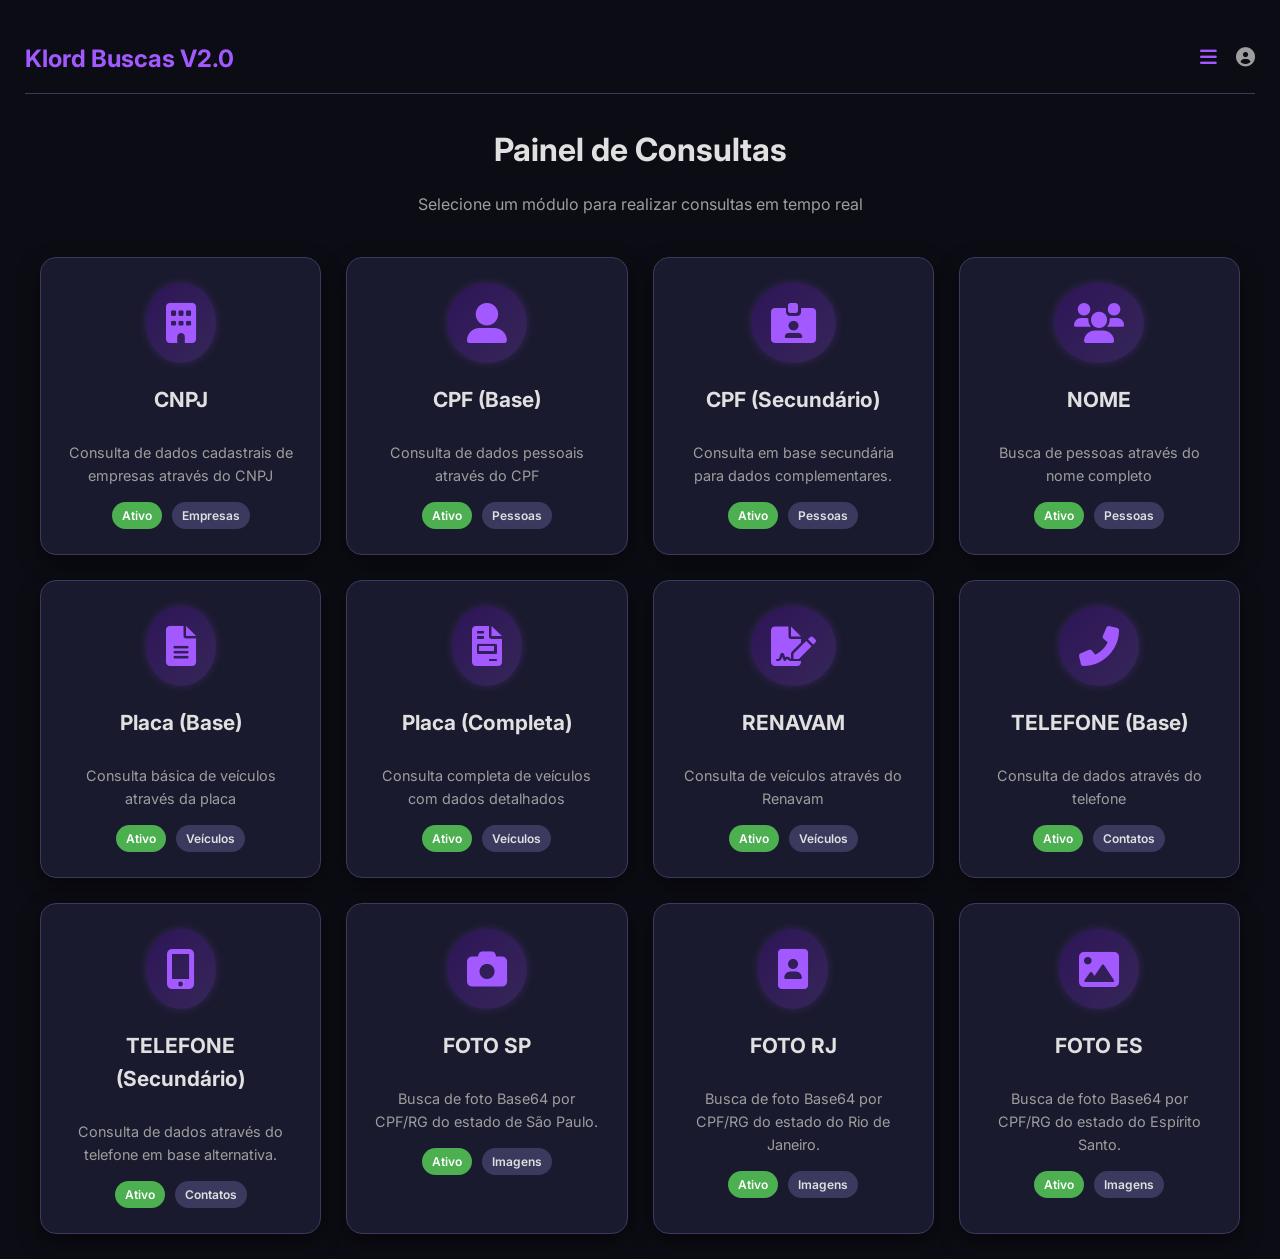
==== index.html @ be7b7629 "Add files via upload" ====
<!DOCTYPE html>
<html lang="pt-BR">
<head>
    <meta charset="UTF-8">
    <meta name="viewport" content="width=device-width, initial-scale=1.0">
    <title>Klord Buscas - Painel de Consultas</title>
    <link href="https://fonts.googleapis.com/css2?family=Inter:wght@300;400;600;700&display=swap" rel="stylesheet">
    <link rel="stylesheet" href="https://cdnjs.cloudflare.com/ajax/libs/font-awesome/6.0.0-beta3/css/all.min.css">
    <style>
        /* Variáveis CSS Focadas no Roxo Escuro (Consistente com login.html) */
        :root {
            --cor-fundo: #0c0c14; 
            --cor-card-fundo: #1a1a2e; 
            --cor-borda: #3a3a5e; 
            --cor-primaria: #7f00ff; 
            --cor-secundaria-acao: #a259ff; 
            --cor-gradiente-btn: linear-gradient(135deg, #7f00ff 0%, #a259ff 100%);
            --cor-texto-principal: #e0e0e0;
            --cor-texto-secundaria: #9e9e9e;
            --cor-sucesso: #4caf50;
            --cor-erro: #f44336;
            --radius-borda: 16px;
            --shadow: 0 8px 20px rgba(0, 0, 0, 0.5);
        }

        /* Reset Básico e Tipografia */
        body {
            font-family: 'Inter', sans-serif;
            background-color: var(--cor-fundo);
            color: var(--cor-texto-principal);
            margin: 0;
            padding: 25px;
            line-height: 1.6;
            min-height: 100vh;
        }

        /* Top Bar / Header */
        .top-bar {
            display: flex;
            justify-content: space-between;
            align-items: center;
            padding: 15px 0;
            margin-bottom: 30px;
            border-bottom: 1px solid var(--cor-borda);
        }
        
        .logo-title {
            font-size: 1.5rem;
            font-weight: 700;
            color: var(--cor-secundaria-acao);
        }

        .user-menu i {
            font-size: 1.2rem;
            color: var(--cor-texto-secundaria);
            cursor: pointer;
        }

        .header {
            text-align: center;
            margin-bottom: 40px;
        }

        .header h1 {
            font-weight: 700;
            color: var(--cor-texto-principal);
            font-size: 2rem;
            margin-bottom: 5px;
        }

        .header p {
            color: var(--cor-texto-secundaria);
            font-size: 1rem;
        }

        .container {
            max-width: 1200px;
            margin: 0 auto;
            display: grid;
            grid-template-columns: repeat(auto-fit, minmax(280px, 1fr));
            gap: 25px;
        }

        /* Estilo dos Cartões de Módulo */
        .module-card {
            background: var(--cor-card-fundo);
            padding: 25px;
            border-radius: var(--radius-borda);
            box-shadow: var(--shadow);
            transition: transform 0.2s, box-shadow 0.2s;
            display: flex;
            flex-direction: column;
            text-align: center;
            border: 1px solid var(--cor-borda);
            cursor: pointer;
            text-decoration: none; 
            color: inherit;
            position: relative;
        }
        
        .module-card:hover {
            box-shadow: 0 10px 25px rgba(0, 0, 0, 0.7);
            transform: translateY(-3px);
            border-color: var(--cor-primaria);
        }

        /* Ícone centralizado do Módulo */
        .module-icon-wrapper {
            background: linear-gradient(135deg, rgba(127, 0, 255, 0.2) 0%, rgba(162, 89, 255, 0.2) 100%);
            color: var(--cor-secundaria-acao);
            padding: 20px;
            border-radius: 50%; 
            display: inline-flex;
            margin: 0 auto 20px auto;
            font-size: 2.5rem;
            box-shadow: 0 0 10px rgba(162, 89, 255, 0.2);
        }
        
        .module-card h2 {
            font-size: 1.3rem;
            font-weight: 700;
            margin: 0 0 10px 0;
        }

        .module-card p {
            font-size: 0.9rem;
            color: var(--cor-texto-secundaria);
            margin-bottom: 15px;
            min-height: 40px; 
        }
        
        /* Tags/Badges */
        .tags {
            display: flex;
            justify-content: center;
            gap: 10px;
        }

        .tag {
            padding: 4px 10px;
            border-radius: 20px;
            font-size: 0.75rem;
            font-weight: 600;
        }

        .tag-ativo {
            background-color: var(--cor-sucesso);
            color: #fff;
        }
        
        .tag-bloqueado {
            background-color: var(--cor-erro);
            color: #fff;
        }

        .tag-tipo {
            background-color: var(--cor-borda);
            color: var(--cor-texto-principal);
        }
        
        /* Estilo para módulo desativado */
        .module-card.disabled {
            opacity: 0.5;
            pointer-events: none;
        }
        .module-card.disabled .module-icon-wrapper {
            background: rgba(255, 0, 0, 0.1); 
            color: var(--cor-erro);
            box-shadow: none;
        }
        
        /* Media Queries */
        @media (max-width: 768px) {
            .container {
                grid-template-columns: 1fr;
            }
        }
    </style>
</head>
<body>
    <div class="top-bar">
        <span class="logo-title">Klord Buscas V2.0</span>
        <div class="user-menu">
            <a href="/admin/dashboard" style="text-decoration: none;"><i class="fas fa-bars" title="Painel Admin" style="margin-right: 15px; color: var(--cor-secundaria-acao);"></i></a>
            <i class="fas fa-user-circle"></i>
        </div>
    </div>
    
    <div class="header">
        <h1>Painel de Consultas</h1>
        <p>Selecione um módulo para realizar consultas em tempo real</p>
    </div>

    <div class="container">
        
        <a href="/consulta?modulo=cnpj" class="module-card">
            <div class="module-icon-wrapper"><i class="fas fa-building"></i></div>
            <h2>CNPJ</h2>
            <p>Consulta de dados cadastrais de empresas através do CNPJ</p>
            <div class="tags">
                <span class="tag tag-ativo">Ativo</span>
                <span class="tag tag-tipo">Empresas</span>
            </div>
        </a>

        <a href="/consulta?modulo=cpf" class="module-card">
            <div class="module-icon-wrapper"><i class="fas fa-user-alt"></i></div>
            <h2>CPF (Base)</h2>
            <p>Consulta de dados pessoais através do CPF</p>
            <div class="tags">
                <span class="tag tag-ativo">Ativo</span>
                <span class="tag tag-tipo">Pessoas</span>
            </div>
        </a>

        <a href="/consulta?modulo=cpf2" class="module-card">
            <div class="module-icon-wrapper"><i class="fas fa-id-card-alt"></i></div>
            <h2>CPF (Secundário)</h2>
            <p>Consulta em base secundária para dados complementares.</p>
            <div class="tags">
                <span class="tag tag-ativo">Ativo</span>
                <span class="tag tag-tipo">Pessoas</span>
            </div>
        </a>
        
        <a href="/consulta?modulo=nome" class="module-card">
            <div class="module-icon-wrapper"><i class="fas fa-users"></i></div>
            <h2>NOME</h2>
            <p>Busca de pessoas através do nome completo</p>
            <div class="tags">
                <span class="tag tag-ativo">Ativo</span>
                <span class="tag tag-tipo">Pessoas</span>
            </div>
        </a>

        <a href="/consulta?modulo=placa" class="module-card">
            <div class="module-icon-wrapper"><i class="fas fa-file-alt"></i></div>
            <h2>Placa (Base)</h2>
            <p>Consulta básica de veículos através da placa</p>
            <div class="tags">
                <span class="tag tag-ativo">Ativo</span>
                <span class="tag tag-tipo">Veículos</span>
            </div>
        </a>
        
        <a href="/consulta?modulo=placa_completa" class="module-card">
            <div class="module-icon-wrapper"><i class="fas fa-file-invoice"></i></div>
            <h2>Placa (Completa)</h2>
            <p>Consulta completa de veículos com dados detalhados</p>
            <div class="tags">
                <span class="tag tag-ativo">Ativo</span>
                <span class="tag tag-tipo">Veículos</span>
            </div>
        </a>

        <a href="/consulta?modulo=renavam" class="module-card">
            <div class="module-icon-wrapper"><i class="fas fa-file-signature"></i></div>
            <h2>RENAVAM</h2>
            <p>Consulta de veículos através do Renavam</p>
            <div class="tags">
                <span class="tag tag-ativo">Ativo</span>
                <span class="tag tag-tipo">Veículos</span>
            </div>
        </a>
        
        <a href="/consulta?modulo=telefone" class="module-card">
            <div class="module-icon-wrapper"><i class="fas fa-phone-alt"></i></div>
            <h2>TELEFONE (Base)</h2>
            <p>Consulta de dados através do telefone</p>
            <div class="tags">
                <span class="tag tag-ativo">Ativo</span>
                <span class="tag tag-tipo">Contatos</span>
            </div>
        </a>
        
        <a href="/consulta?modulo=telefone2" class="module-card">
            <div class="module-icon-wrapper"><i class="fas fa-mobile-alt"></i></div>
            <h2>TELEFONE (Secundário)</h2>
            <p>Consulta de dados através do telefone em base alternativa.</p>
            <div class="tags">
                <span class="tag tag-ativo">Ativo</span>
                <span class="tag tag-tipo">Contatos</span>
            </div>
        </a>

        <a href="/consulta?modulo=foto_sp" class="module-card">
            <div class="module-icon-wrapper"><i class="fas fa-camera"></i></div>
            <h2>FOTO SP</h2>
            <p>Busca de foto Base64 por CPF/RG do estado de São Paulo.</p>
            <div class="tags">
                <span class="tag tag-ativo">Ativo</span>
                <span class="tag tag-tipo">Imagens</span>
            </div>
        </a>
        
        <a href="/consulta?modulo=foto_rj" class="module-card">
            <div class="module-icon-wrapper"><i class="fas fa-portrait"></i></div>
            <h2>FOTO RJ</h2>
            <p>Busca de foto Base64 por CPF/RG do estado do Rio de Janeiro.</p>
            <div class="tags">
                <span class="tag tag-ativo">Ativo</span>
                <span class="tag tag-tipo">Imagens</span>
            </div>
        </a>
        
        <a href="/consulta?modulo=foto_es" class="module-card">
            <div class="module-icon-wrapper"><i class="fas fa-image"></i></div>
            <h2>FOTO ES</h2>
            <p>Busca de foto Base64 por CPF/RG do estado do Espírito Santo.</p>
            <div class="tags">
                <span class="tag tag-ativo">Ativo</span>
                <span class="tag tag-tipo">Imagens</span>
            </div>
        </a>
        
    </div>
</body>
</html>
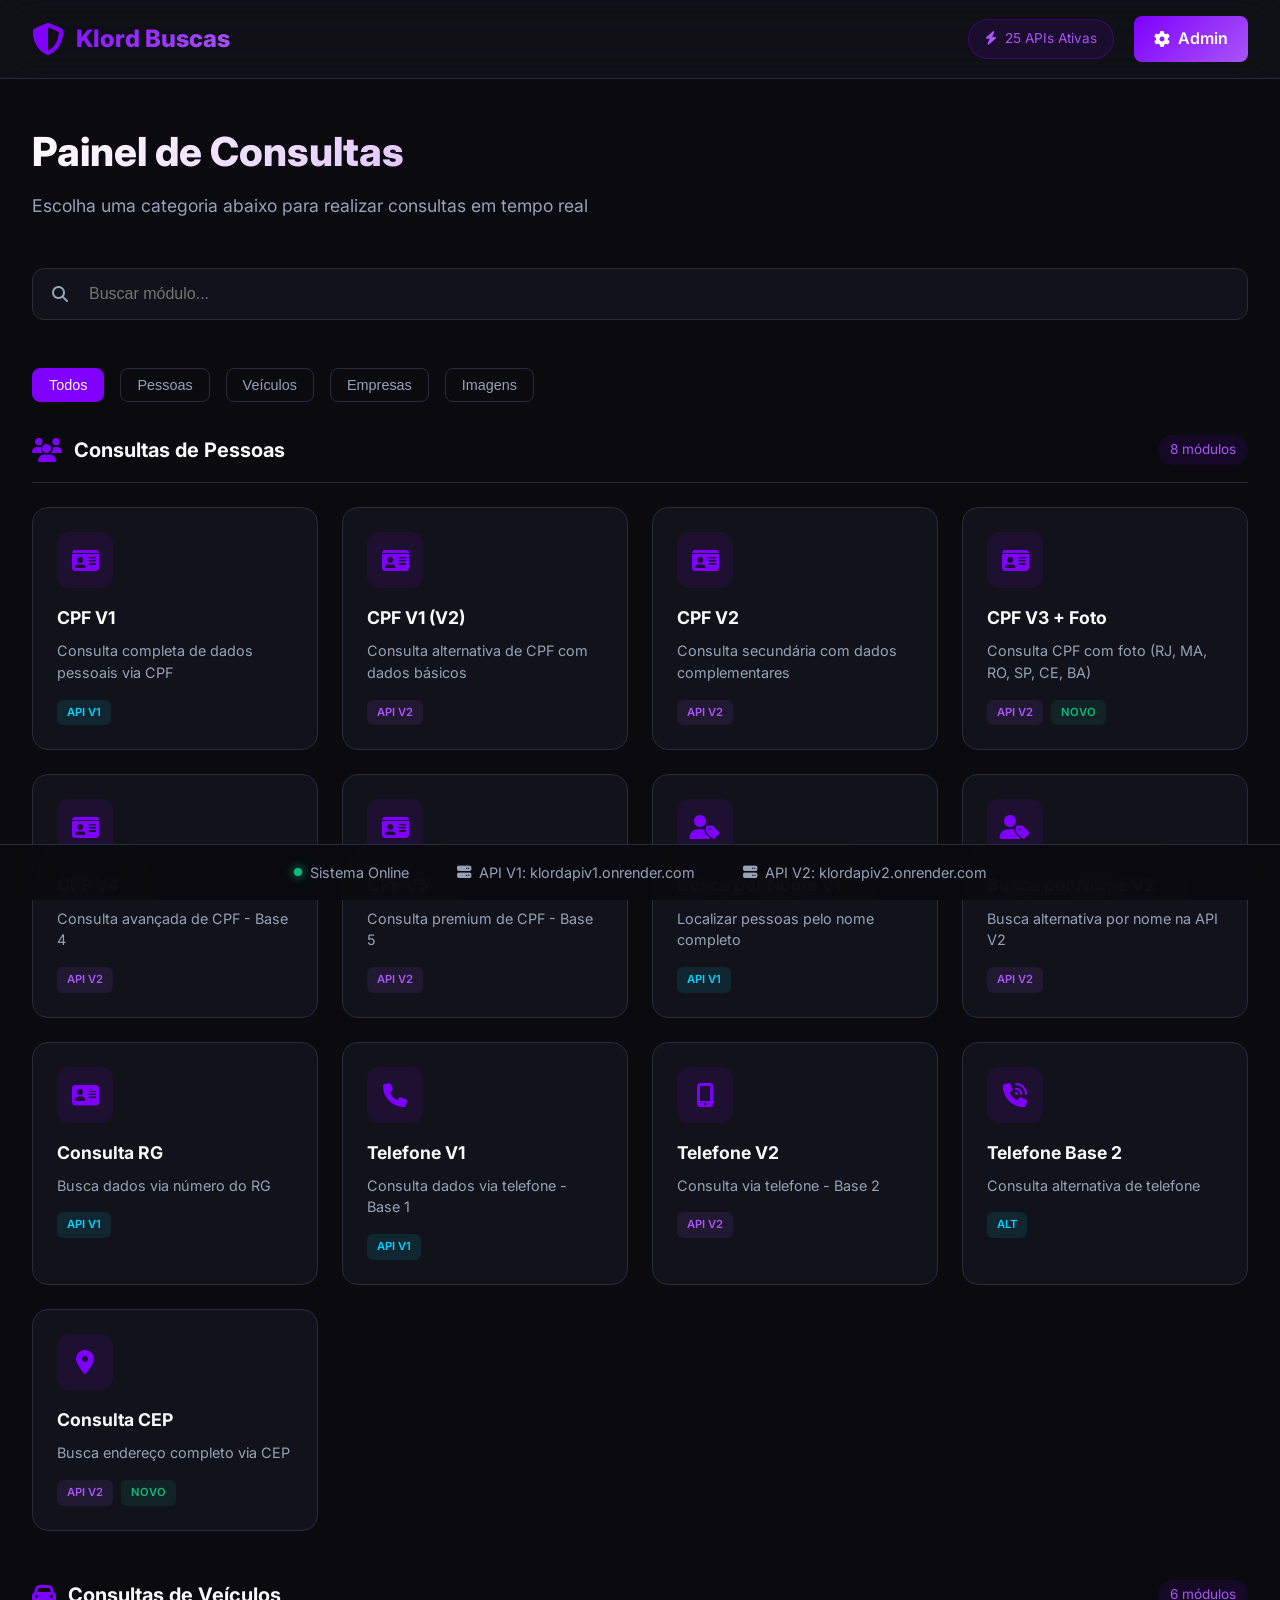
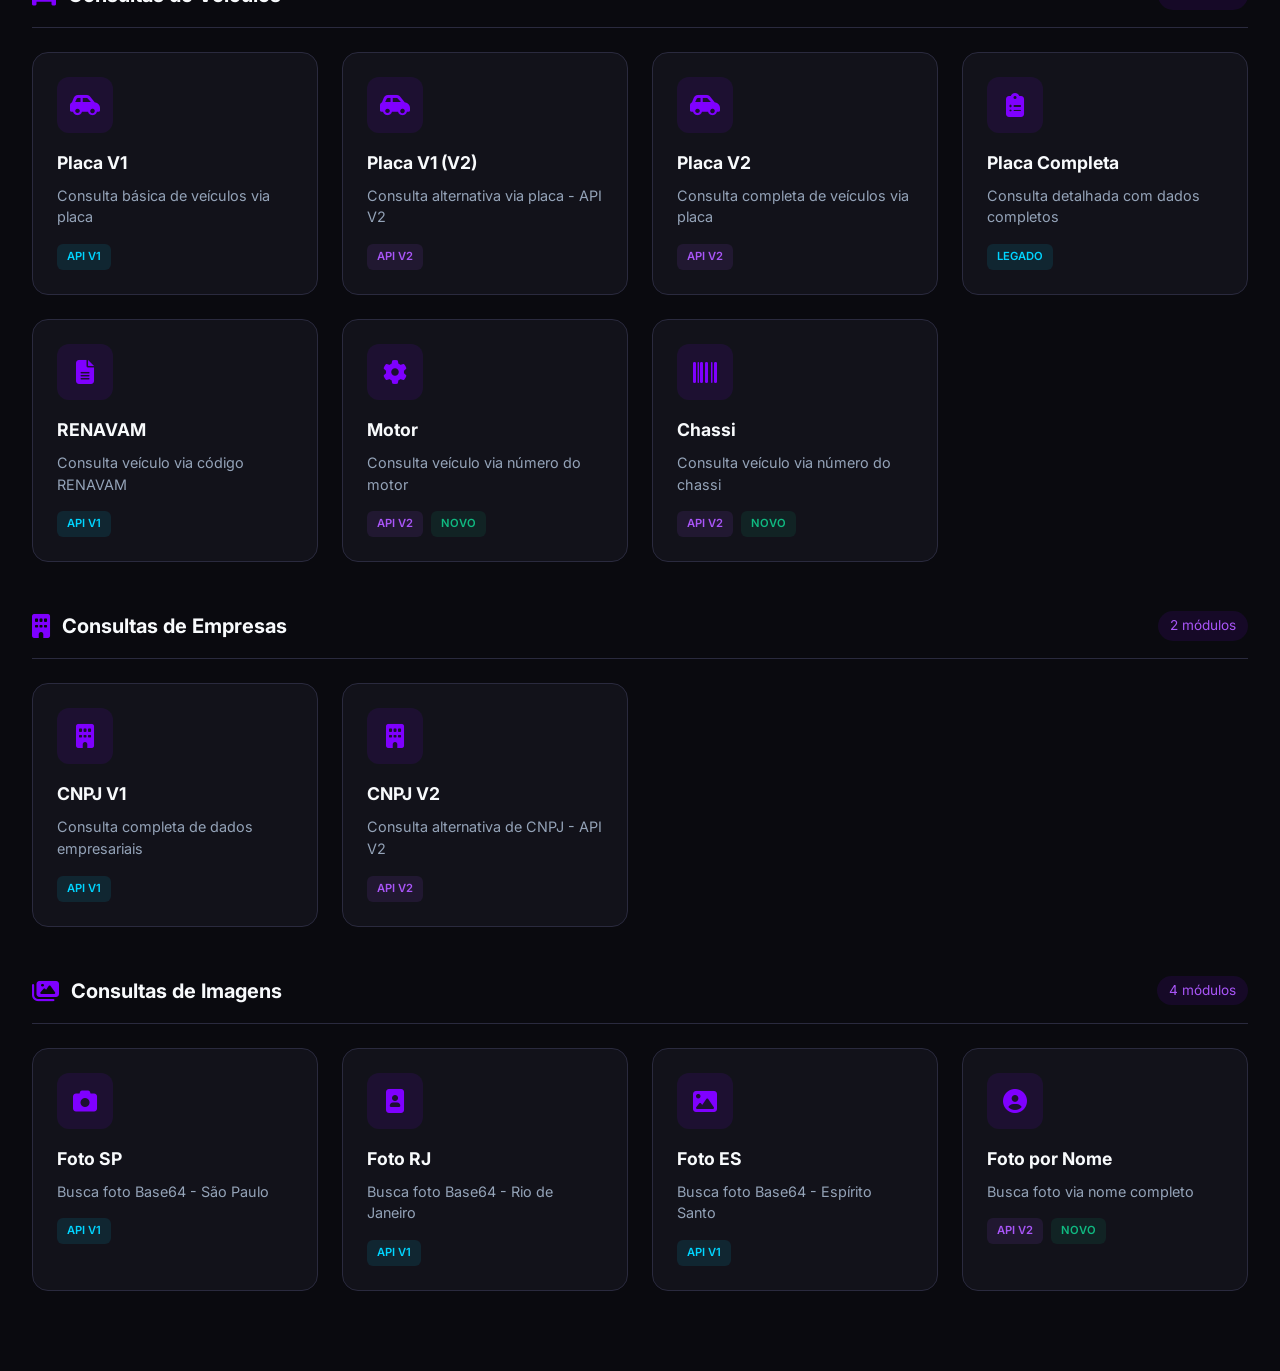
==== commit d0e858e2: "Update index.html" ====
--- a/index.html
+++ b/index.html
@@ -3,317 +3,779 @@
 <head>
     <meta charset="UTF-8">
     <meta name="viewport" content="width=device-width, initial-scale=1.0">
-    <title>Klord Buscas - Painel de Consultas</title>
-    <link href="https://fonts.googleapis.com/css2?family=Inter:wght@300;400;600;700&display=swap" rel="stylesheet">
-    <link rel="stylesheet" href="https://cdnjs.cloudflare.com/ajax/libs/font-awesome/6.0.0-beta3/css/all.min.css">
+    <title>Klord Buscas V2.0 - Painel de Consultas</title>
+    <link href="https://fonts.googleapis.com/css2?family=Inter:wght@300;400;500;600;700;800&display=swap" rel="stylesheet">
+    <link rel="stylesheet" href="https://cdnjs.cloudflare.com/ajax/libs/font-awesome/6.4.0/css/all.min.css">
     <style>
-        /* Variáveis CSS Focadas no Roxo Escuro (Consistente com login.html) */
         :root {
-            --cor-fundo: #0c0c14; 
-            --cor-card-fundo: #1a1a2e; 
-            --cor-borda: #3a3a5e; 
-            --cor-primaria: #7f00ff; 
-            --cor-secundaria-acao: #a259ff; 
-            --cor-gradiente-btn: linear-gradient(135deg, #7f00ff 0%, #a259ff 100%);
-            --cor-texto-principal: #e0e0e0;
-            --cor-texto-secundaria: #9e9e9e;
-            --cor-sucesso: #4caf50;
-            --cor-erro: #f44336;
-            --radius-borda: 16px;
-            --shadow: 0 8px 20px rgba(0, 0, 0, 0.5);
-        }
-
-        /* Reset Básico e Tipografia */
+            --cor-fundo: #0a0a0f;
+            --cor-card: #12121a;
+            --cor-card-hover: #1a1a25;
+            --cor-borda: #2a2a3e;
+            --cor-primaria: #7f00ff;
+            --cor-secundaria: #a855f7;
+            --cor-acento: #00d4ff;
+            --cor-sucesso: #10b981;
+            --cor-erro: #ef4444;
+            --cor-aviso: #f59e0b;
+            --cor-texto: #f8fafc;
+            --cor-texto-sec: #94a3b8;
+            --gradient-primario: linear-gradient(135deg, #7f00ff 0%, #a855f7 100%);
+            --gradient-secundario: linear-gradient(135deg, #00d4ff 0%, #7f00ff 100%);
+            --shadow: 0 8px 32px rgba(0, 0, 0, 0.4);
+            --shadow-hover: 0 12px 48px rgba(127, 0, 255, 0.2);
+        }
+
+        * {
+            margin: 0;
+            padding: 0;
+            box-sizing: border-box;
+        }
+
         body {
             font-family: 'Inter', sans-serif;
-            background-color: var(--cor-fundo);
-            color: var(--cor-texto-principal);
-            margin: 0;
-            padding: 25px;
+            background: var(--cor-fundo);
+            color: var(--cor-texto);
+            min-height: 100vh;
             line-height: 1.6;
-            min-height: 100vh;
-        }
-
-        /* Top Bar / Header */
-        .top-bar {
+        }
+
+        /* Header */
+        .header {
+            background: rgba(18, 18, 26, 0.8);
+            backdrop-filter: blur(20px);
+            border-bottom: 1px solid var(--cor-borda);
+            padding: 1rem 2rem;
+            position: fixed;
+            width: 100%;
+            top: 0;
+            z-index: 1000;
+        }
+
+        .header-content {
+            max-width: 1400px;
+            margin: 0 auto;
             display: flex;
             justify-content: space-between;
             align-items: center;
-            padding: 15px 0;
-            margin-bottom: 30px;
+        }
+
+        .logo {
+            display: flex;
+            align-items: center;
+            gap: 12px;
+            font-size: 1.5rem;
+            font-weight: 800;
+            background: var(--gradient-primario);
+            -webkit-background-clip: text;
+            -webkit-text-fill-color: transparent;
+        }
+
+        .logo i {
+            font-size: 2rem;
+            color: var(--cor-primaria);
+            -webkit-text-fill-color: var(--cor-primaria);
+        }
+
+        .user-menu {
+            display: flex;
+            align-items: center;
+            gap: 20px;
+        }
+
+        .stats-badge {
+            display: flex;
+            align-items: center;
+            gap: 8px;
+            padding: 8px 16px;
+            background: rgba(127, 0, 255, 0.1);
+            border: 1px solid rgba(127, 0, 255, 0.3);
+            border-radius: 50px;
+            font-size: 0.85rem;
+            color: var(--cor-secundaria);
+        }
+
+        .btn-admin {
+            padding: 10px 20px;
+            background: var(--gradient-primario);
+            color: white;
+            border: none;
+            border-radius: 8px;
+            font-weight: 600;
+            cursor: pointer;
+            transition: all 0.3s;
+            text-decoration: none;
+            display: flex;
+            align-items: center;
+            gap: 8px;
+        }
+
+        .btn-admin:hover {
+            transform: translateY(-2px);
+            box-shadow: var(--shadow-hover);
+        }
+
+        /* Main Content */
+        .main-content {
+            padding: 120px 2rem 2rem;
+            max-width: 1400px;
+            margin: 0 auto;
+        }
+
+        .welcome-section {
+            margin-bottom: 3rem;
+        }
+
+        .welcome-section h1 {
+            font-size: 2.5rem;
+            font-weight: 800;
+            margin-bottom: 0.5rem;
+            background: linear-gradient(135deg, #fff 0%, #a855f7 100%);
+            -webkit-background-clip: text;
+            -webkit-text-fill-color: transparent;
+        }
+
+        .welcome-section p {
+            color: var(--cor-texto-sec);
+            font-size: 1.1rem;
+        }
+
+        /* Categorias */
+        .category-section {
+            margin-bottom: 3rem;
+        }
+
+        .category-header {
+            display: flex;
+            align-items: center;
+            gap: 12px;
+            margin-bottom: 1.5rem;
+            padding-bottom: 1rem;
             border-bottom: 1px solid var(--cor-borda);
         }
-        
-        .logo-title {
+
+        .category-header h2 {
+            font-size: 1.25rem;
+            font-weight: 700;
+            color: var(--cor-texto);
+        }
+
+        .category-header i {
             font-size: 1.5rem;
+            color: var(--cor-primaria);
+        }
+
+        .category-count {
+            margin-left: auto;
+            padding: 4px 12px;
+            background: rgba(127, 0, 255, 0.1);
+            border-radius: 50px;
+            font-size: 0.85rem;
+            color: var(--cor-secundaria);
+        }
+
+        /* Grid de Módulos */
+        .modules-grid {
+            display: grid;
+            grid-template-columns: repeat(auto-fill, minmax(280px, 1fr));
+            gap: 1.5rem;
+        }
+
+        .module-card {
+            background: var(--cor-card);
+            border: 1px solid var(--cor-borda);
+            border-radius: 16px;
+            padding: 1.5rem;
+            cursor: pointer;
+            transition: all 0.3s ease;
+            position: relative;
+            overflow: hidden;
+            text-decoration: none;
+            color: inherit;
+            display: block;
+        }
+
+        .module-card::before {
+            content: '';
+            position: absolute;
+            top: 0;
+            left: 0;
+            width: 100%;
+            height: 3px;
+            background: var(--gradient-primario);
+            transform: scaleX(0);
+            transition: transform 0.3s;
+        }
+
+        .module-card:hover {
+            background: var(--cor-card-hover);
+            border-color: var(--cor-primaria);
+            transform: translateY(-4px);
+            box-shadow: var(--shadow-hover);
+        }
+
+        .module-card:hover::before {
+            transform: scaleX(1);
+        }
+
+        .module-icon {
+            width: 56px;
+            height: 56px;
+            background: rgba(127, 0, 255, 0.1);
+            border-radius: 12px;
+            display: flex;
+            align-items: center;
+            justify-content: center;
+            margin-bottom: 1rem;
+            font-size: 1.5rem;
+            color: var(--cor-primaria);
+            transition: all 0.3s;
+        }
+
+        .module-card:hover .module-icon {
+            background: var(--gradient-primario);
+            color: white;
+            transform: scale(1.1);
+        }
+
+        .module-title {
+            font-size: 1.1rem;
             font-weight: 700;
-            color: var(--cor-secundaria-acao);
-        }
-
-        .user-menu i {
-            font-size: 1.2rem;
-            color: var(--cor-texto-secundaria);
-            cursor: pointer;
-        }
-
-        .header {
-            text-align: center;
-            margin-bottom: 40px;
-        }
-
-        .header h1 {
-            font-weight: 700;
-            color: var(--cor-texto-principal);
-            font-size: 2rem;
-            margin-bottom: 5px;
-        }
-
-        .header p {
-            color: var(--cor-texto-secundaria);
-            font-size: 1rem;
-        }
-
-        .container {
-            max-width: 1200px;
-            margin: 0 auto;
-            display: grid;
-            grid-template-columns: repeat(auto-fit, minmax(280px, 1fr));
-            gap: 25px;
-        }
-
-        /* Estilo dos Cartões de Módulo */
-        .module-card {
-            background: var(--cor-card-fundo);
-            padding: 25px;
-            border-radius: var(--radius-borda);
-            box-shadow: var(--shadow);
-            transition: transform 0.2s, box-shadow 0.2s;
-            display: flex;
-            flex-direction: column;
-            text-align: center;
-            border: 1px solid var(--cor-borda);
-            cursor: pointer;
-            text-decoration: none; 
-            color: inherit;
-            position: relative;
-        }
-        
-        .module-card:hover {
-            box-shadow: 0 10px 25px rgba(0, 0, 0, 0.7);
-            transform: translateY(-3px);
-            border-color: var(--cor-primaria);
-        }
-
-        /* Ícone centralizado do Módulo */
-        .module-icon-wrapper {
-            background: linear-gradient(135deg, rgba(127, 0, 255, 0.2) 0%, rgba(162, 89, 255, 0.2) 100%);
-            color: var(--cor-secundaria-acao);
-            padding: 20px;
-            border-radius: 50%; 
-            display: inline-flex;
-            margin: 0 auto 20px auto;
-            font-size: 2.5rem;
-            box-shadow: 0 0 10px rgba(162, 89, 255, 0.2);
-        }
-        
-        .module-card h2 {
-            font-size: 1.3rem;
-            font-weight: 700;
-            margin: 0 0 10px 0;
-        }
-
-        .module-card p {
+            margin-bottom: 0.5rem;
+            color: var(--cor-texto);
+        }
+
+        .module-desc {
             font-size: 0.9rem;
-            color: var(--cor-texto-secundaria);
-            margin-bottom: 15px;
-            min-height: 40px; 
-        }
-        
-        /* Tags/Badges */
-        .tags {
+            color: var(--cor-texto-sec);
+            margin-bottom: 1rem;
+            line-height: 1.5;
+        }
+
+        .module-meta {
+            display: flex;
+            align-items: center;
+            gap: 8px;
+            font-size: 0.8rem;
+        }
+
+        .tag-version {
+            padding: 4px 10px;
+            border-radius: 6px;
+            font-weight: 600;
+            text-transform: uppercase;
+            font-size: 0.7rem;
+        }
+
+        .tag-v1 {
+            background: rgba(0, 212, 255, 0.1);
+            color: var(--cor-acento);
+        }
+
+        .tag-v2 {
+            background: rgba(168, 85, 247, 0.1);
+            color: var(--cor-secundaria);
+        }
+
+        .tag-new {
+            background: rgba(16, 185, 129, 0.1);
+            color: var(--cor-sucesso);
+            animation: pulse 2s infinite;
+        }
+
+        @keyframes pulse {
+            0%, 100% { opacity: 1; }
+            50% { opacity: 0.6; }
+        }
+
+        /* Status Indicator */
+        .status-bar {
+            position: fixed;
+            bottom: 0;
+            left: 0;
+            right: 0;
+            background: rgba(10, 10, 15, 0.95);
+            border-top: 1px solid var(--cor-borda);
+            padding: 1rem 2rem;
             display: flex;
             justify-content: center;
-            gap: 10px;
-        }
-
-        .tag {
-            padding: 4px 10px;
-            border-radius: 20px;
-            font-size: 0.75rem;
-            font-weight: 600;
-        }
-
-        .tag-ativo {
-            background-color: var(--cor-sucesso);
-            color: #fff;
-        }
-        
-        .tag-bloqueado {
-            background-color: var(--cor-erro);
-            color: #fff;
-        }
-
-        .tag-tipo {
-            background-color: var(--cor-borda);
-            color: var(--cor-texto-principal);
-        }
-        
-        /* Estilo para módulo desativado */
-        .module-card.disabled {
-            opacity: 0.5;
-            pointer-events: none;
-        }
-        .module-card.disabled .module-icon-wrapper {
-            background: rgba(255, 0, 0, 0.1); 
-            color: var(--cor-erro);
-            box-shadow: none;
-        }
-        
-        /* Media Queries */
+            gap: 3rem;
+            font-size: 0.9rem;
+            backdrop-filter: blur(20px);
+        }
+
+        .status-item {
+            display: flex;
+            align-items: center;
+            gap: 8px;
+            color: var(--cor-texto-sec);
+        }
+
+        .status-dot {
+            width: 8px;
+            height: 8px;
+            border-radius: 50%;
+            background: var(--cor-sucesso);
+            box-shadow: 0 0 10px var(--cor-sucesso);
+        }
+
+        /* Responsivo */
         @media (max-width: 768px) {
-            .container {
+            .header-content {
+                flex-wrap: wrap;
+                gap: 1rem;
+            }
+
+            .welcome-section h1 {
+                font-size: 1.75rem;
+            }
+
+            .modules-grid {
                 grid-template-columns: 1fr;
             }
+
+            .status-bar {
+                flex-direction: column;
+                gap: 0.5rem;
+                text-align: center;
+            }
+        }
+
+        /* Search Bar */
+        .search-container {
+            margin-bottom: 3rem;
+            position: relative;
+        }
+
+        .search-input {
+            width: 100%;
+            padding: 1rem 1.5rem 1rem 3.5rem;
+            background: var(--cor-card);
+            border: 1px solid var(--cor-borda);
+            border-radius: 12px;
+            color: var(--cor-texto);
+            font-size: 1rem;
+            transition: all 0.3s;
+        }
+
+        .search-input:focus {
+            outline: none;
+            border-color: var(--cor-primaria);
+            box-shadow: 0 0 0 3px rgba(127, 0, 255, 0.1);
+        }
+
+        .search-icon {
+            position: absolute;
+            left: 1.25rem;
+            top: 50%;
+            transform: translateY(-50%);
+            color: var(--cor-texto-sec);
+        }
+
+        .search-input:focus + .search-icon {
+            color: var(--cor-primaria);
+        }
+
+        /* Filtros */
+        .filters {
+            display: flex;
+            gap: 1rem;
+            margin-bottom: 2rem;
+            flex-wrap: wrap;
+        }
+
+        .filter-btn {
+            padding: 0.5rem 1rem;
+            background: transparent;
+            border: 1px solid var(--cor-borda);
+            border-radius: 8px;
+            color: var(--cor-texto-sec);
+            cursor: pointer;
+            transition: all 0.3s;
+            font-size: 0.9rem;
+        }
+
+        .filter-btn:hover,
+        .filter-btn.active {
+            background: var(--cor-primaria);
+            border-color: var(--cor-primaria);
+            color: white;
         }
     </style>
 </head>
 <body>
-    <div class="top-bar">
-        <span class="logo-title">Klord Buscas V2.0</span>
-        <div class="user-menu">
-            <a href="/admin/dashboard" style="text-decoration: none;"><i class="fas fa-bars" title="Painel Admin" style="margin-right: 15px; color: var(--cor-secundaria-acao);"></i></a>
-            <i class="fas fa-user-circle"></i>
+    <header class="header">
+        <div class="header-content">
+            <div class="logo">
+                <i class="fas fa-shield-alt"></i>
+                <span>Klord Buscas</span>
+            </div>
+            <div class="user-menu">
+                <div class="stats-badge">
+                    <i class="fas fa-bolt"></i>
+                    <span>25 APIs Ativas</span>
+                </div>
+                <a href="/admin/dashboard" class="btn-admin">
+                    <i class="fas fa-cog"></i>
+                    Admin
+                </a>
+            </div>
+        </div>
+    </header>
+
+    <main class="main-content">
+        <section class="welcome-section">
+            <h1>Painel de Consultas</h1>
+            <p>Escolha uma categoria abaixo para realizar consultas em tempo real</p>
+        </section>
+
+        <div class="search-container">
+            <i class="fas fa-search search-icon"></i>
+            <input type="text" class="search-input" id="searchInput" placeholder="Buscar módulo..." onkeyup="filterModules()">
+        </div>
+
+        <div class="filters">
+            <button class="filter-btn active" onclick="filterCategory('all')">Todos</button>
+            <button class="filter-btn" onclick="filterCategory('pessoas')">Pessoas</button>
+            <button class="filter-btn" onclick="filterCategory('veiculos')">Veículos</button>
+            <button class="filter-btn" onclick="filterCategory('empresas')">Empresas</button>
+            <button class="filter-btn" onclick="filterCategory('imagens')">Imagens</button>
+        </div>
+
+        <!-- CATEGORIA: PESSOAS -->
+        <section class="category-section" data-category="pessoas">
+            <div class="category-header">
+                <i class="fas fa-users"></i>
+                <h2>Consultas de Pessoas</h2>
+                <span class="category-count">8 módulos</span>
+            </div>
+            <div class="modules-grid">
+                <a href="/consulta?modulo=cpf" class="module-card">
+                    <div class="module-icon"><i class="fas fa-id-card"></i></div>
+                    <div class="module-title">CPF V1</div>
+                    <div class="module-desc">Consulta completa de dados pessoais via CPF</div>
+                    <div class="module-meta">
+                        <span class="tag-version tag-v1">API V1</span>
+                    </div>
+                </a>
+
+                <a href="/consulta?modulo=cpf-v1" class="module-card">
+                    <div class="module-icon"><i class="fas fa-id-card"></i></div>
+                    <div class="module-title">CPF V1 (V2)</div>
+                    <div class="module-desc">Consulta alternativa de CPF com dados básicos</div>
+                    <div class="module-meta">
+                        <span class="tag-version tag-v2">API V2</span>
+                    </div>
+                </a>
+
+                <a href="/consulta?modulo=cpf-v2" class="module-card">
+                    <div class="module-icon"><i class="fas fa-id-card"></i></div>
+                    <div class="module-title">CPF V2</div>
+                    <div class="module-desc">Consulta secundária com dados complementares</div>
+                    <div class="module-meta">
+                        <span class="tag-version tag-v2">API V2</span>
+                    </div>
+                </a>
+
+                <a href="/consulta?modulo=cpf-v3" class="module-card">
+                    <div class="module-icon"><i class="fas fa-id-card"></i></div>
+                    <div class="module-title">CPF V3 + Foto</div>
+                    <div class="module-desc">Consulta CPF com foto (RJ, MA, RO, SP, CE, BA)</div>
+                    <div class="module-meta">
+                        <span class="tag-version tag-v2">API V2</span>
+                        <span class="tag-version tag-new">NOVO</span>
+                    </div>
+                </a>
+
+                <a href="/consulta?modulo=cpf-v4" class="module-card">
+                    <div class="module-icon"><i class="fas fa-id-card"></i></div>
+                    <div class="module-title">CPF V4</div>
+                    <div class="module-desc">Consulta avançada de CPF - Base 4</div>
+                    <div class="module-meta">
+                        <span class="tag-version tag-v2">API V2</span>
+                    </div>
+                </a>
+
+                <a href="/consulta?modulo=cpf-v5" class="module-card">
+                    <div class="module-icon"><i class="fas fa-id-card"></i></div>
+                    <div class="module-title">CPF V5</div>
+                    <div class="module-desc">Consulta premium de CPF - Base 5</div>
+                    <div class="module-meta">
+                        <span class="tag-version tag-v2">API V2</span>
+                    </div>
+                </a>
+
+                <a href="/consulta?modulo=nome" class="module-card">
+                    <div class="module-icon"><i class="fas fa-user-tag"></i></div>
+                    <div class="module-title">Busca por Nome V1</div>
+                    <div class="module-desc">Localizar pessoas pelo nome completo</div>
+                    <div class="module-meta">
+                        <span class="tag-version tag-v1">API V1</span>
+                    </div>
+                </a>
+
+                <a href="/consulta?modulo=nome-v2" class="module-card">
+                    <div class="module-icon"><i class="fas fa-user-tag"></i></div>
+                    <div class="module-title">Busca por Nome V2</div>
+                    <div class="module-desc">Busca alternativa por nome na API V2</div>
+                    <div class="module-meta">
+                        <span class="tag-version tag-v2">API V2</span>
+                    </div>
+                </a>
+
+                <a href="/consulta?modulo=rg" class="module-card">
+                    <div class="module-icon"><i class="fas fa-address-card"></i></div>
+                    <div class="module-title">Consulta RG</div>
+                    <div class="module-desc">Busca dados via número do RG</div>
+                    <div class="module-meta">
+                        <span class="tag-version tag-v1">API V1</span>
+                    </div>
+                </a>
+
+                <a href="/consulta?modulo=telefone" class="module-card">
+                    <div class="module-icon"><i class="fas fa-phone"></i></div>
+                    <div class="module-title">Telefone V1</div>
+                    <div class="module-desc">Consulta dados via telefone - Base 1</div>
+                    <div class="module-meta">
+                        <span class="tag-version tag-v1">API V1</span>
+                    </div>
+                </a>
+
+                <a href="/consulta?modulo=telefone-v2" class="module-card">
+                    <div class="module-icon"><i class="fas fa-mobile-alt"></i></div>
+                    <div class="module-title">Telefone V2</div>
+                    <div class="module-desc">Consulta via telefone - Base 2</div>
+                    <div class="module-meta">
+                        <span class="tag-version tag-v2">API V2</span>
+                    </div>
+                </a>
+
+                <a href="/consulta?modulo=telefone2" class="module-card">
+                    <div class="module-icon"><i class="fas fa-phone-volume"></i></div>
+                    <div class="module-title">Telefone Base 2</div>
+                    <div class="module-desc">Consulta alternativa de telefone</div>
+                    <div class="module-meta">
+                        <span class="tag-version tag-v1">ALT</span>
+                    </div>
+                </a>
+
+                <a href="/consulta?modulo=cep" class="module-card">
+                    <div class="module-icon"><i class="fas fa-map-marker-alt"></i></div>
+                    <div class="module-title">Consulta CEP</div>
+                    <div class="module-desc">Busca endereço completo via CEP</div>
+                    <div class="module-meta">
+                        <span class="tag-version tag-v2">API V2</span>
+                        <span class="tag-version tag-new">NOVO</span>
+                    </div>
+                </a>
+            </div>
+        </section>
+
+        <!-- CATEGORIA: VEÍCULOS -->
+        <section class="category-section" data-category="veiculos">
+            <div class="category-header">
+                <i class="fas fa-car"></i>
+                <h2>Consultas de Veículos</h2>
+                <span class="category-count">6 módulos</span>
+            </div>
+            <div class="modules-grid">
+                <a href="/consulta?modulo=placa" class="module-card">
+                    <div class="module-icon"><i class="fas fa-car-side"></i></div>
+                    <div class="module-title">Placa V1</div>
+                    <div class="module-desc">Consulta básica de veículos via placa</div>
+                    <div class="module-meta">
+                        <span class="tag-version tag-v1">API V1</span>
+                    </div>
+                </a>
+
+                <a href="/consulta?modulo=placa-v1" class="module-card">
+                    <div class="module-icon"><i class="fas fa-car-side"></i></div>
+                    <div class="module-title">Placa V1 (V2)</div>
+                    <div class="module-desc">Consulta alternativa via placa - API V2</div>
+                    <div class="module-meta">
+                        <span class="tag-version tag-v2">API V2</span>
+                    </div>
+                </a>
+
+                <a href="/consulta?modulo=placa-v2" class="module-card">
+                    <div class="module-icon"><i class="fas fa-car-side"></i></div>
+                    <div class="module-title">Placa V2</div>
+                    <div class="module-desc">Consulta completa de veículos via placa</div>
+                    <div class="module-meta">
+                        <span class="tag-version tag-v2">API V2</span>
+                    </div>
+                </a>
+
+                <a href="/consulta?modulo=placa_completa" class="module-card">
+                    <div class="module-icon"><i class="fas fa-clipboard-list"></i></div>
+                    <div class="module-title">Placa Completa</div>
+                    <div class="module-desc">Consulta detalhada com dados completos</div>
+                    <div class="module-meta">
+                        <span class="tag-version tag-v1">LEGADO</span>
+                    </div>
+                </a>
+
+                <a href="/consulta?modulo=renavam" class="module-card">
+                    <div class="module-icon"><i class="fas fa-file-alt"></i></div>
+                    <div class="module-title">RENAVAM</div>
+                    <div class="module-desc">Consulta veículo via código RENAVAM</div>
+                    <div class="module-meta">
+                        <span class="tag-version tag-v1">API V1</span>
+                    </div>
+                </a>
+
+                <a href="/consulta?modulo=motor" class="module-card">
+                    <div class="module-icon"><i class="fas fa-cog"></i></div>
+                    <div class="module-title">Motor</div>
+                    <div class="module-desc">Consulta veículo via número do motor</div>
+                    <div class="module-meta">
+                        <span class="tag-version tag-v2">API V2</span>
+                        <span class="tag-version tag-new">NOVO</span>
+                    </div>
+                </a>
+
+                <a href="/consulta?modulo=chassi" class="module-card">
+                    <div class="module-icon"><i class="fas fa-barcode"></i></div>
+                    <div class="module-title">Chassi</div>
+                    <div class="module-desc">Consulta veículo via número do chassi</div>
+                    <div class="module-meta">
+                        <span class="tag-version tag-v2">API V2</span>
+                        <span class="tag-version tag-new">NOVO</span>
+                    </div>
+                </a>
+            </div>
+        </section>
+
+        <!-- CATEGORIA: EMPRESAS -->
+        <section class="category-section" data-category="empresas">
+            <div class="category-header">
+                <i class="fas fa-building"></i>
+                <h2>Consultas de Empresas</h2>
+                <span class="category-count">2 módulos</span>
+            </div>
+            <div class="modules-grid">
+                <a href="/consulta?modulo=cnpj" class="module-card">
+                    <div class="module-icon"><i class="fas fa-building"></i></div>
+                    <div class="module-title">CNPJ V1</div>
+                    <div class="module-desc">Consulta completa de dados empresariais</div>
+                    <div class="module-meta">
+                        <span class="tag-version tag-v1">API V1</span>
+                    </div>
+                </a>
+
+                <a href="/consulta?modulo=cnpj-v2" class="module-card">
+                    <div class="module-icon"><i class="fas fa-building"></i></div>
+                    <div class="module-title">CNPJ V2</div>
+                    <div class="module-desc">Consulta alternativa de CNPJ - API V2</div>
+                    <div class="module-meta">
+                        <span class="tag-version tag-v2">API V2</span>
+                    </div>
+                </a>
+            </div>
+        </section>
+
+        <!-- CATEGORIA: IMAGENS -->
+        <section class="category-section" data-category="imagens">
+            <div class="category-header">
+                <i class="fas fa-images"></i>
+                <h2>Consultas de Imagens</h2>
+                <span class="category-count">4 módulos</span>
+            </div>
+            <div class="modules-grid">
+                <a href="/consulta?modulo=foto-sp" class="module-card">
+                    <div class="module-icon"><i class="fas fa-camera"></i></div>
+                    <div class="module-title">Foto SP</div>
+                    <div class="module-desc">Busca foto Base64 - São Paulo</div>
+                    <div class="module-meta">
+                        <span class="tag-version tag-v1">API V1</span>
+                    </div>
+                </a>
+
+                <a href="/consulta?modulo=foto-rj" class="module-card">
+                    <div class="module-icon"><i class="fas fa-portrait"></i></div>
+                    <div class="module-title">Foto RJ</div>
+                    <div class="module-desc">Busca foto Base64 - Rio de Janeiro</div>
+                    <div class="module-meta">
+                        <span class="tag-version tag-v1">API V1</span>
+                    </div>
+                </a>
+
+                <a href="/consulta?modulo=foto-es" class="module-card">
+                    <div class="module-icon"><i class="fas fa-image"></i></div>
+                    <div class="module-title">Foto ES</div>
+                    <div class="module-desc">Busca foto Base64 - Espírito Santo</div>
+                    <div class="module-meta">
+                        <span class="tag-version tag-v1">API V1</span>
+                    </div>
+                </a>
+
+                <a href="/consulta?modulo=fotope" class="module-card">
+                    <div class="module-icon"><i class="fas fa-user-circle"></i></div>
+                    <div class="module-title">Foto por Nome</div>
+                    <div class="module-desc">Busca foto via nome completo</div>
+                    <div class="module-meta">
+                        <span class="tag-version tag-v2">API V2</span>
+                        <span class="tag-version tag-new">NOVO</span>
+                    </div>
+                </a>
+            </div>
+        </section>
+    </main>
+
+    <div class="status-bar">
+        <div class="status-item">
+            <div class="status-dot"></div>
+            <span>Sistema Online</span>
+        </div>
+        <div class="status-item">
+            <i class="fas fa-server"></i>
+            <span>API V1: klordapiv1.onrender.com</span>
+        </div>
+        <div class="status-item">
+            <i class="fas fa-server"></i>
+            <span>API V2: klordapiv2.onrender.com</span>
         </div>
     </div>
-    
-    <div class="header">
-        <h1>Painel de Consultas</h1>
-        <p>Selecione um módulo para realizar consultas em tempo real</p>
-    </div>
-
-    <div class="container">
-        
-        <a href="/consulta?modulo=cnpj" class="module-card">
-            <div class="module-icon-wrapper"><i class="fas fa-building"></i></div>
-            <h2>CNPJ</h2>
-            <p>Consulta de dados cadastrais de empresas através do CNPJ</p>
-            <div class="tags">
-                <span class="tag tag-ativo">Ativo</span>
-                <span class="tag tag-tipo">Empresas</span>
-            </div>
-        </a>
-
-        <a href="/consulta?modulo=cpf" class="module-card">
-            <div class="module-icon-wrapper"><i class="fas fa-user-alt"></i></div>
-            <h2>CPF (Base)</h2>
-            <p>Consulta de dados pessoais através do CPF</p>
-            <div class="tags">
-                <span class="tag tag-ativo">Ativo</span>
-                <span class="tag tag-tipo">Pessoas</span>
-            </div>
-        </a>
-
-        <a href="/consulta?modulo=cpf2" class="module-card">
-            <div class="module-icon-wrapper"><i class="fas fa-id-card-alt"></i></div>
-            <h2>CPF (Secundário)</h2>
-            <p>Consulta em base secundária para dados complementares.</p>
-            <div class="tags">
-                <span class="tag tag-ativo">Ativo</span>
-                <span class="tag tag-tipo">Pessoas</span>
-            </div>
-        </a>
-        
-        <a href="/consulta?modulo=nome" class="module-card">
-            <div class="module-icon-wrapper"><i class="fas fa-users"></i></div>
-            <h2>NOME</h2>
-            <p>Busca de pessoas através do nome completo</p>
-            <div class="tags">
-                <span class="tag tag-ativo">Ativo</span>
-                <span class="tag tag-tipo">Pessoas</span>
-            </div>
-        </a>
-
-        <a href="/consulta?modulo=placa" class="module-card">
-            <div class="module-icon-wrapper"><i class="fas fa-file-alt"></i></div>
-            <h2>Placa (Base)</h2>
-            <p>Consulta básica de veículos através da placa</p>
-            <div class="tags">
-                <span class="tag tag-ativo">Ativo</span>
-                <span class="tag tag-tipo">Veículos</span>
-            </div>
-        </a>
-        
-        <a href="/consulta?modulo=placa_completa" class="module-card">
-            <div class="module-icon-wrapper"><i class="fas fa-file-invoice"></i></div>
-            <h2>Placa (Completa)</h2>
-            <p>Consulta completa de veículos com dados detalhados</p>
-            <div class="tags">
-                <span class="tag tag-ativo">Ativo</span>
-                <span class="tag tag-tipo">Veículos</span>
-            </div>
-        </a>
-
-        <a href="/consulta?modulo=renavam" class="module-card">
-            <div class="module-icon-wrapper"><i class="fas fa-file-signature"></i></div>
-            <h2>RENAVAM</h2>
-            <p>Consulta de veículos através do Renavam</p>
-            <div class="tags">
-                <span class="tag tag-ativo">Ativo</span>
-                <span class="tag tag-tipo">Veículos</span>
-            </div>
-        </a>
-        
-        <a href="/consulta?modulo=telefone" class="module-card">
-            <div class="module-icon-wrapper"><i class="fas fa-phone-alt"></i></div>
-            <h2>TELEFONE (Base)</h2>
-            <p>Consulta de dados através do telefone</p>
-            <div class="tags">
-                <span class="tag tag-ativo">Ativo</span>
-                <span class="tag tag-tipo">Contatos</span>
-            </div>
-        </a>
-        
-        <a href="/consulta?modulo=telefone2" class="module-card">
-            <div class="module-icon-wrapper"><i class="fas fa-mobile-alt"></i></div>
-            <h2>TELEFONE (Secundário)</h2>
-            <p>Consulta de dados através do telefone em base alternativa.</p>
-            <div class="tags">
-                <span class="tag tag-ativo">Ativo</span>
-                <span class="tag tag-tipo">Contatos</span>
-            </div>
-        </a>
-
-        <a href="/consulta?modulo=foto_sp" class="module-card">
-            <div class="module-icon-wrapper"><i class="fas fa-camera"></i></div>
-            <h2>FOTO SP</h2>
-            <p>Busca de foto Base64 por CPF/RG do estado de São Paulo.</p>
-            <div class="tags">
-                <span class="tag tag-ativo">Ativo</span>
-                <span class="tag tag-tipo">Imagens</span>
-            </div>
-        </a>
-        
-        <a href="/consulta?modulo=foto_rj" class="module-card">
-            <div class="module-icon-wrapper"><i class="fas fa-portrait"></i></div>
-            <h2>FOTO RJ</h2>
-            <p>Busca de foto Base64 por CPF/RG do estado do Rio de Janeiro.</p>
-            <div class="tags">
-                <span class="tag tag-ativo">Ativo</span>
-                <span class="tag tag-tipo">Imagens</span>
-            </div>
-        </a>
-        
-        <a href="/consulta?modulo=foto_es" class="module-card">
-            <div class="module-icon-wrapper"><i class="fas fa-image"></i></div>
-            <h2>FOTO ES</h2>
-            <p>Busca de foto Base64 por CPF/RG do estado do Espírito Santo.</p>
-            <div class="tags">
-                <span class="tag tag-ativo">Ativo</span>
-                <span class="tag tag-tipo">Imagens</span>
-            </div>
-        </a>
-        
-    </div>
+
+    <script>
+        // Filtro por categoria
+        function filterCategory(category) {
+            const sections = document.querySelectorAll('.category-section');
+            const buttons = document.querySelectorAll('.filter-btn');
+            
+            buttons.forEach(btn => btn.classList.remove('active'));
+            event.target.classList.add('active');
+
+            if (category === 'all') {
+                sections.forEach(section => section.style.display = 'block');
+            } else {
+                sections.forEach(section => {
+                    if (section.dataset.category === category) {
+                        section.style.display = 'block';
+                    } else {
+                        section.style.display = 'none';
+                    }
+                });
+            }
+        }
+
+        // Busca por texto
+        function filterModules() {
+            const input = document.getElementById('searchInput');
+            const filter = input.value.toLowerCase();
+            const cards = document.querySelectorAll('.module-card');
+            
+            cards.forEach(card => {
+                const title = card.querySelector('.module-title').textContent.toLowerCase();
+                const desc = card.querySelector('.module-desc').textContent.toLowerCase();
+                
+                if (title.includes(filter) || desc.includes(filter)) {
+                    card.style.display = 'block';
+                } else {
+                    card.style.display = 'none';
+                }
+            });
+        }
+    </script>
 </body>
 </html>
-
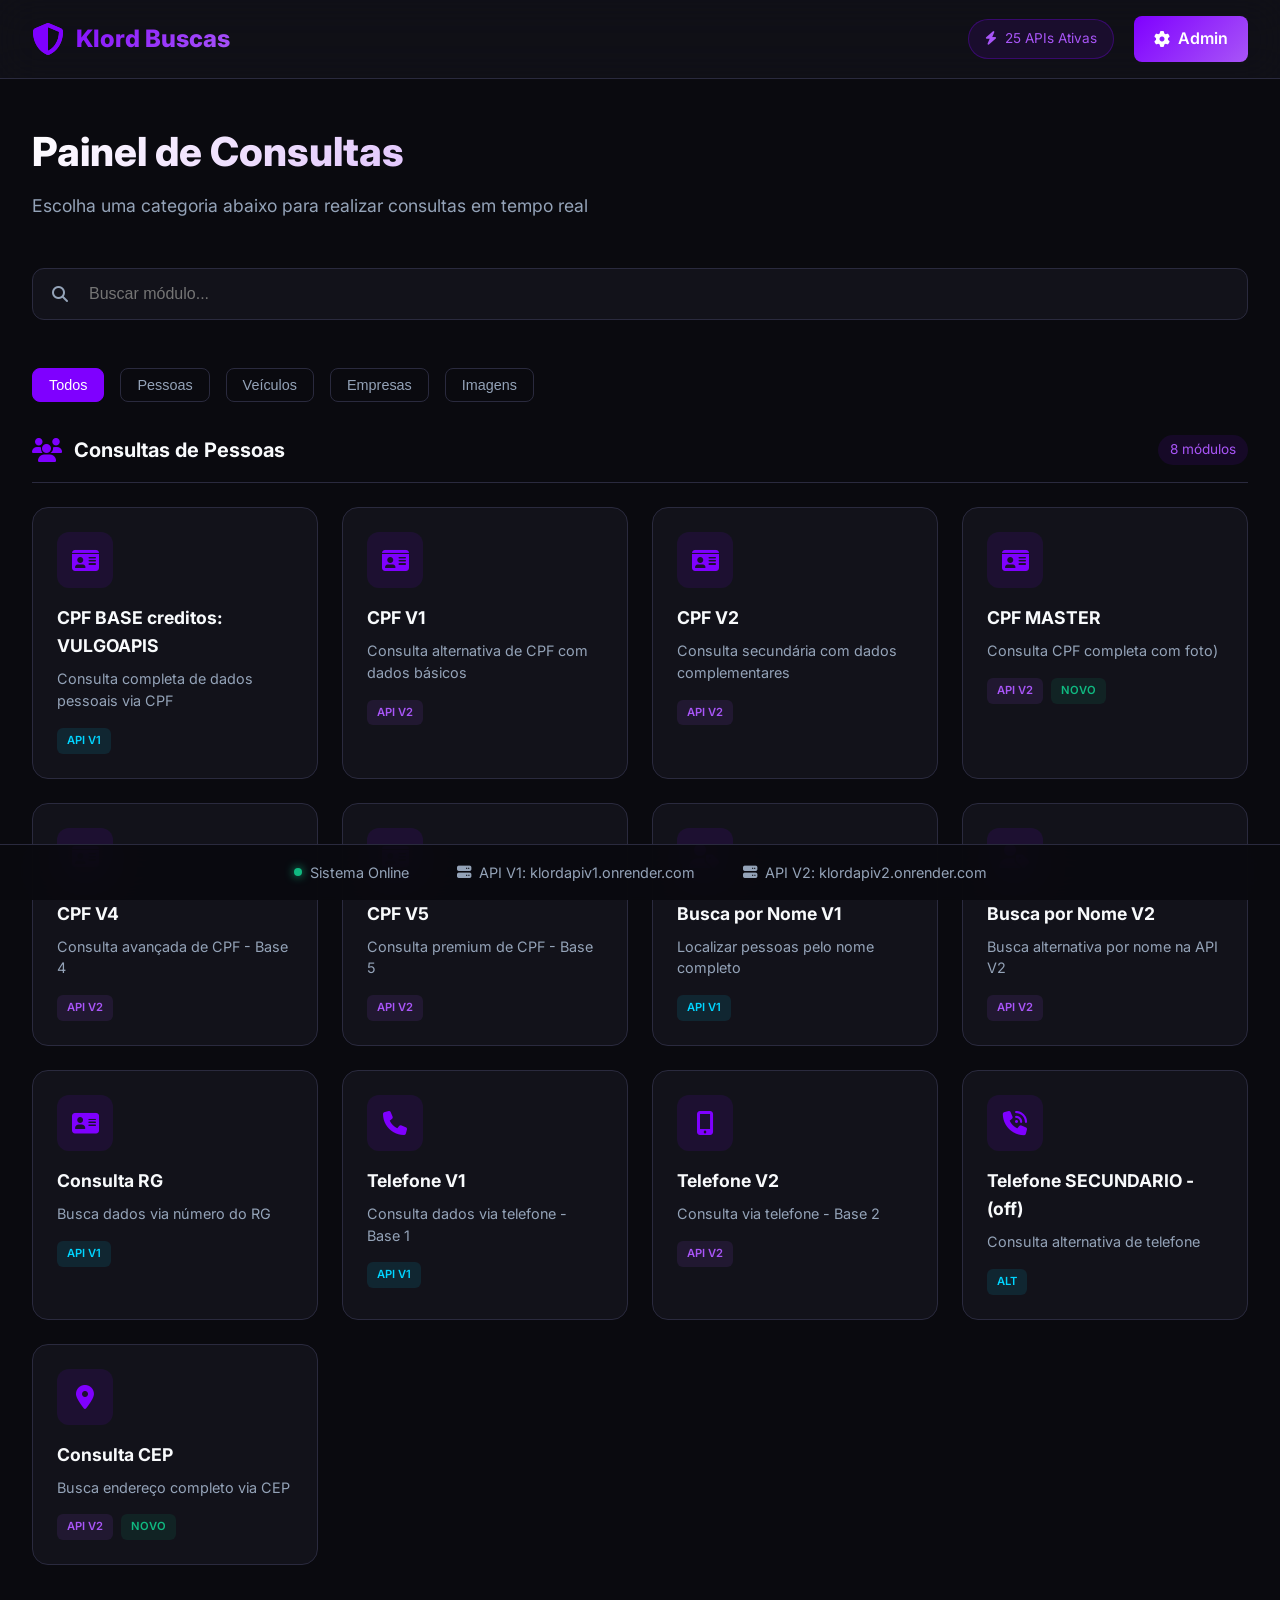
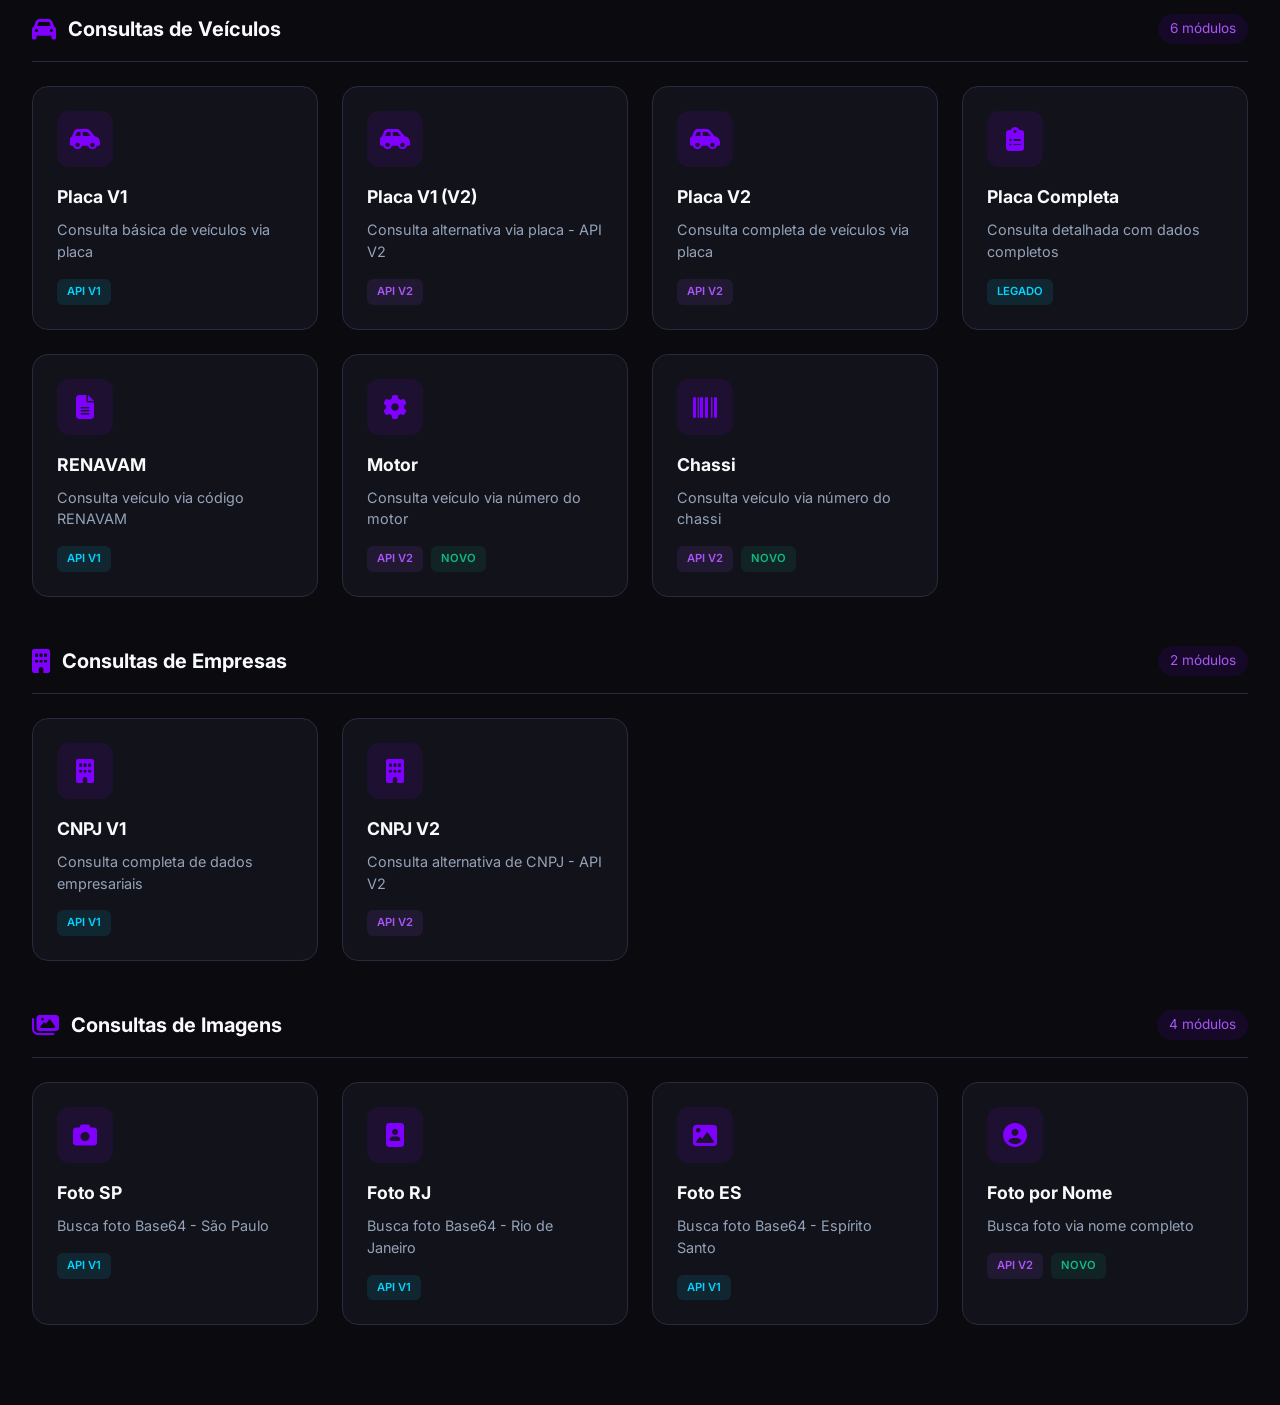
==== commit 53273420: "Update index.html" ====
--- a/index.html
+++ b/index.html
@@ -452,7 +452,7 @@
             <div class="modules-grid">
                 <a href="/consulta?modulo=cpf" class="module-card">
                     <div class="module-icon"><i class="fas fa-id-card"></i></div>
-                    <div class="module-title">CPF V1</div>
+                    <div class="module-title">CPF BASE creditos: VULGOAPIS</div>
                     <div class="module-desc">Consulta completa de dados pessoais via CPF</div>
                     <div class="module-meta">
                         <span class="tag-version tag-v1">API V1</span>
@@ -461,7 +461,7 @@
 
                 <a href="/consulta?modulo=cpf-v1" class="module-card">
                     <div class="module-icon"><i class="fas fa-id-card"></i></div>
-                    <div class="module-title">CPF V1 (V2)</div>
+                    <div class="module-title">CPF V1</div>
                     <div class="module-desc">Consulta alternativa de CPF com dados básicos</div>
                     <div class="module-meta">
                         <span class="tag-version tag-v2">API V2</span>
@@ -479,8 +479,8 @@
 
                 <a href="/consulta?modulo=cpf-v3" class="module-card">
                     <div class="module-icon"><i class="fas fa-id-card"></i></div>
-                    <div class="module-title">CPF V3 + Foto</div>
-                    <div class="module-desc">Consulta CPF com foto (RJ, MA, RO, SP, CE, BA)</div>
+                    <div class="module-title">CPF MASTER</div>
+                    <div class="module-desc">Consulta CPF completa com foto)</div>
                     <div class="module-meta">
                         <span class="tag-version tag-v2">API V2</span>
                         <span class="tag-version tag-new">NOVO</span>
@@ -552,7 +552,7 @@
 
                 <a href="/consulta?modulo=telefone2" class="module-card">
                     <div class="module-icon"><i class="fas fa-phone-volume"></i></div>
-                    <div class="module-title">Telefone Base 2</div>
+                    <div class="module-title">Telefone SECUNDARIO - (off)</div>
                     <div class="module-desc">Consulta alternativa de telefone</div>
                     <div class="module-meta">
                         <span class="tag-version tag-v1">ALT</span>
